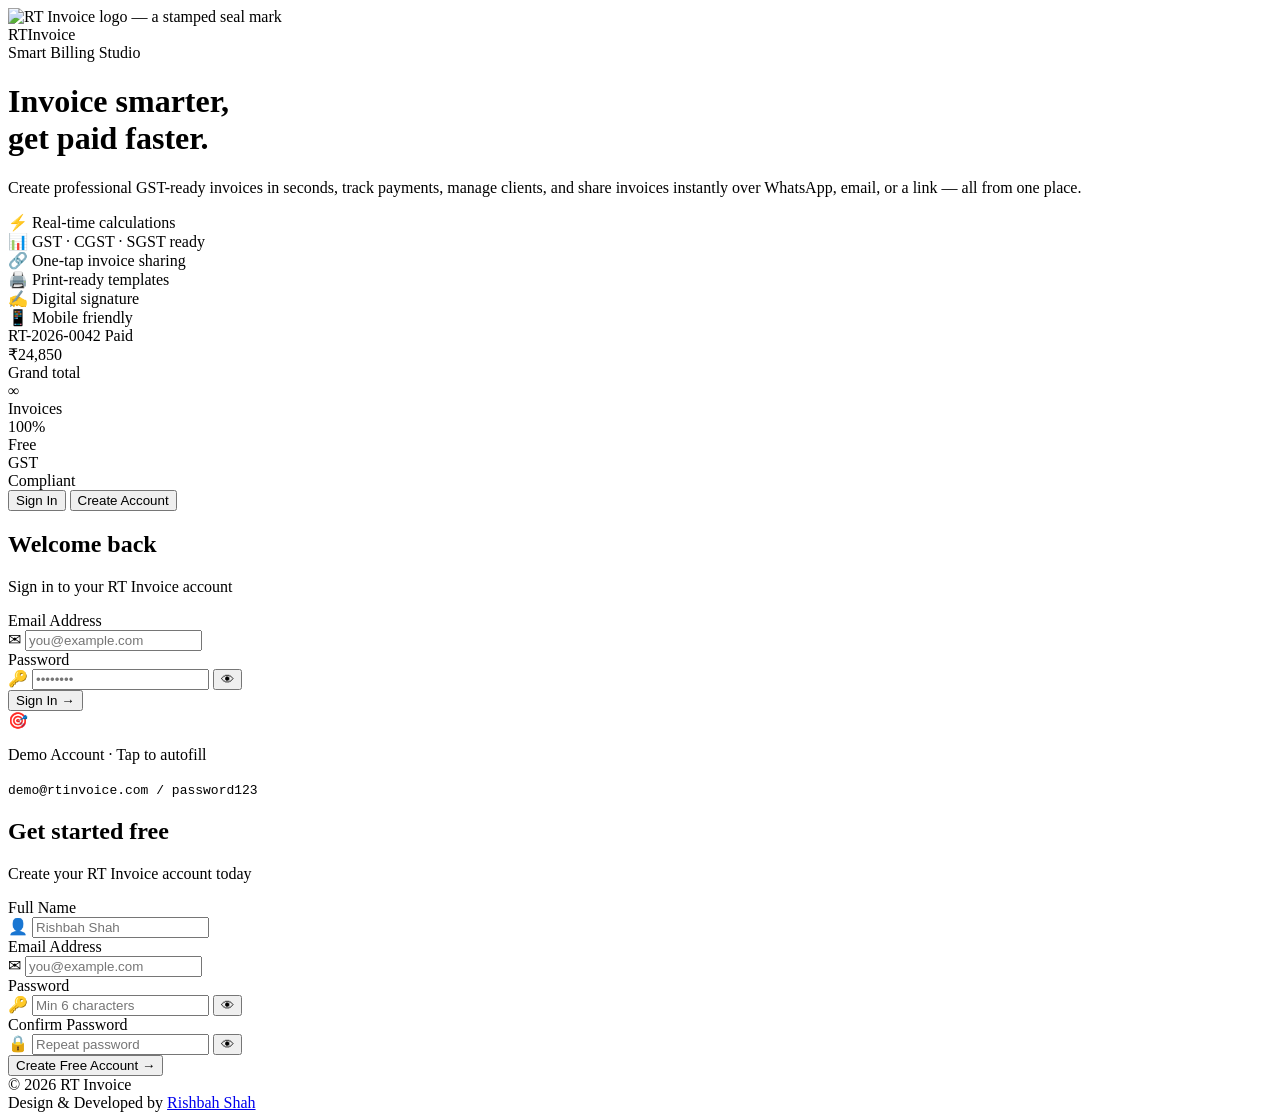
==== index.html @ 45733ebb "v0.1 commit" ====
<!DOCTYPE html>
<html lang="en">

<head>
  <meta charset="UTF-8">
  <meta name="viewport" content="width=device-width, initial-scale=1.0, viewport-fit=cover">
  <title>RT Invoice · Smart Billing Platform</title>
  <meta name="description" content="Create professional GST-ready invoices in seconds. Track payments and share invoices instantly with RT Invoice.">
  <link rel="preconnect" href="https://fonts.googleapis.com">
  <link rel="preconnect" href="https://fonts.gstatic.com" crossorigin>
  <link rel="stylesheet" href="css/style.css">
  <link rel="stylesheet" href="css/login.css">
  <link rel="icon" type="image/svg+xml" href="assets/logo.svg">
</head>

<body>

  <div class="login-bg">

    <!-- ── Animated orbs ── -->
    <div class="orb orb-1"></div>
    <div class="orb orb-2"></div>
    <div class="orb orb-3"></div>

    <!-- ── Hero / Left ── -->
    <div class="login-hero">
      <div class="hero-grid"></div>

      <div class="hero-top">
        <!-- Brand -->
        <div class="brand-mark">
          <img class="brand-icon" src="assets/logo.svg" alt="RT Invoice logo — a stamped seal mark">
          <div>
            <div class="brand-name">RT<span>Invoice</span></div>
            <div class="brand-tagline">Smart Billing Studio</div>
          </div>
        </div>

        <!-- Headline -->
        <h1 class="hero-headline">
          Invoice smarter,<br>
          <span class="grad-text">get paid faster.</span>
        </h1>
        <p class="hero-sub">
          Create professional GST-ready invoices in seconds, track payments, manage clients,
          and share invoices instantly over WhatsApp, email, or a link — all from one place.
        </p>

        <!-- Feature Pills -->
        <div class="feature-pills">
          <div class="pill"><span class="pill-icon">⚡</span> Real-time calculations</div>
          <div class="pill"><span class="pill-icon">📊</span> GST · CGST · SGST ready</div>
          <div class="pill"><span class="pill-icon">🔗</span> One-tap invoice sharing</div>
          <div class="pill"><span class="pill-icon">🖨️</span> Print-ready templates</div>
          <div class="pill"><span class="pill-icon">✍️</span> Digital signature</div>
          <div class="pill"><span class="pill-icon">📱</span> Mobile friendly</div>
        </div>
      </div>

      <!-- Floating invoice mockup -->
      <div class="hero-float-card" aria-hidden="true">
        <div class="fc-row">
          <span class="fc-tag">RT-2026-0042</span>
          <span class="fc-status">Paid</span>
        </div>
        <div class="fc-bar"><span style="width:100%"></span></div>
        <div class="fc-bar"><span style="width:70%"></span></div>
        <div class="fc-bar"><span style="width:45%"></span></div>
        <div class="fc-amount">₹24,850</div>
        <div class="fc-label">Grand total</div>
      </div>

      <!-- Stats -->
      <div class="stats-row">
        <div class="stat">
          <div class="stat-num">∞</div>
          <div class="stat-label">Invoices</div>
        </div>
        <div class="stat">
          <div class="stat-num">100%</div>
          <div class="stat-label">Free</div>
        </div>
        <div class="stat">
          <div class="stat-num">GST</div>
          <div class="stat-label">Compliant</div>
        </div>
      </div>
    </div>

    <!-- ── Auth / Right ── -->
    <div class="login-auth">
      <div class="auth-card">

        <!-- Tabs -->
        <div class="auth-tabs">
          <button class="tab-btn active" data-tab="login" type="button">Sign In</button>
          <button class="tab-btn" data-tab="signup" type="button">Create Account</button>
        </div>

        <!-- Login Form -->
        <div id="loginForm" class="auth-form active">
          <h2 class="auth-title">Welcome back</h2>
          <p class="auth-sub">Sign in to your RT Invoice account</p>
          <form onsubmit="handleLogin(event)" autocomplete="on">
            <div class="input-group">
              <label for="loginEmail">Email Address</label>
              <div class="input-wrap">
                <span class="input-icon">✉</span>
                <input type="email" id="loginEmail" placeholder="you@example.com" required autocomplete="email">
              </div>
            </div>
            <div class="input-group">
              <label for="loginPassword">Password</label>
              <div class="input-wrap">
                <span class="input-icon">🔑</span>
                <input type="password" id="loginPassword" placeholder="••••••••" required
                  autocomplete="current-password">
                <button type="button" class="pw-toggle" data-target="loginPassword" aria-label="Show password">👁</button>
              </div>
            </div>
            <button type="submit" class="auth-btn">Sign In →</button>
          </form>

          <div class="demo-box" id="fillDemo" role="button" tabindex="0">
            <span class="demo-box-icon">🎯</span>
            <div>
              <p>Demo Account · Tap to autofill</p>
              <code>demo@rtinvoice.com / password123</code>
            </div>
          </div>
        </div>

        <!-- Signup Form -->
        <div id="signupForm" class="auth-form">
          <h2 class="auth-title">Get started free</h2>
          <p class="auth-sub">Create your RT Invoice account today</p>
          <form onsubmit="handleSignup(event)" autocomplete="off">
            <div class="input-group">
              <label for="signupName">Full Name</label>
              <div class="input-wrap">
                <span class="input-icon">👤</span>
                <input type="text" id="signupName" placeholder="Rishbah Shah" required>
              </div>
            </div>
            <div class="input-group">
              <label for="signupEmail">Email Address</label>
              <div class="input-wrap">
                <span class="input-icon">✉</span>
                <input type="email" id="signupEmail" placeholder="you@example.com" required>
              </div>
            </div>
            <div class="input-group">
              <label for="signupPassword">Password</label>
              <div class="input-wrap">
                <span class="input-icon">🔑</span>
                <input type="password" id="signupPassword" placeholder="Min 6 characters" required minlength="6">
                <button type="button" class="pw-toggle" data-target="signupPassword" aria-label="Show password">👁</button>
              </div>
              <div class="pw-strength" id="pwStrength"><span></span><span></span><span></span></div>
            </div>
            <div class="input-group">
              <label for="signupConfirmPassword">Confirm Password</label>
              <div class="input-wrap">
                <span class="input-icon">🔒</span>
                <input type="password" id="signupConfirmPassword" placeholder="Repeat password" required>
                <button type="button" class="pw-toggle" data-target="signupConfirmPassword" aria-label="Show password">👁</button>
              </div>
            </div>
            <button type="submit" class="auth-btn">Create Free Account →</button>
          </form>
        </div>

      </div>

      <!-- Copyright -->
      <div class="login-copyright">
        © 2026 RT Invoice<br>
        Design &amp; Developed by <a href="#">Rishbah Shah</a>
      </div>
    </div>

  </div>

  <!-- Toast -->
  <div id="toast" class="toast hidden"></div>

  <script src="js/auth.js"></script>
</body>

</html>
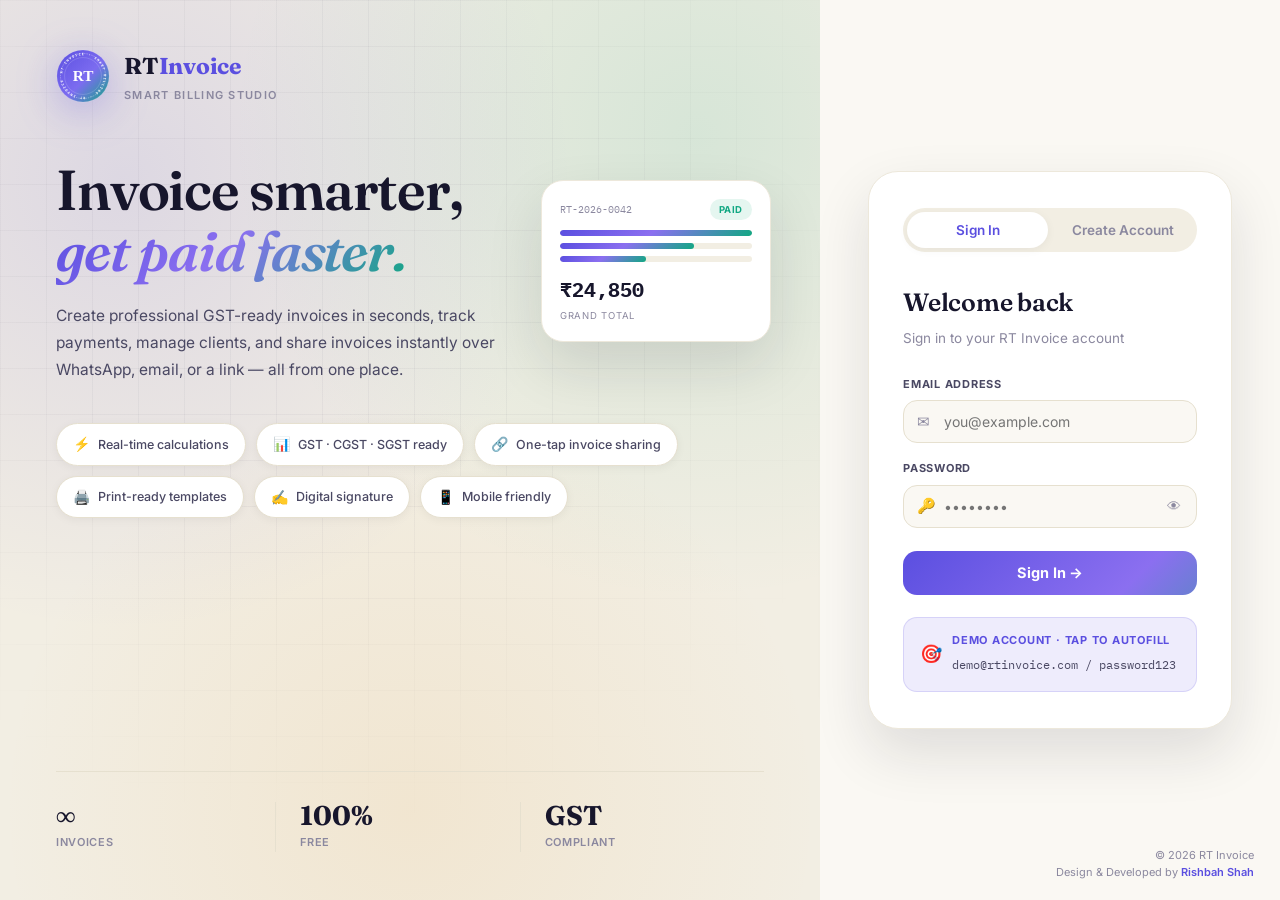
==== commit 09adf50a: "v.2 commit" ====
--- a/index.html
+++ b/index.html
@@ -5,7 +5,8 @@
   <meta charset="UTF-8">
   <meta name="viewport" content="width=device-width, initial-scale=1.0, viewport-fit=cover">
   <title>RT Invoice · Smart Billing Platform</title>
-  <meta name="description" content="Create professional GST-ready invoices in seconds. Track payments and share invoices instantly with RT Invoice.">
+  <meta name="description"
+    content="Create professional GST-ready invoices in seconds. Track payments and share invoices instantly with RT Invoice.">
   <link rel="preconnect" href="https://fonts.googleapis.com">
   <link rel="preconnect" href="https://fonts.gstatic.com" crossorigin>
   <link rel="stylesheet" href="css/style.css">
@@ -115,7 +116,8 @@
                 <span class="input-icon">🔑</span>
                 <input type="password" id="loginPassword" placeholder="••••••••" required
                   autocomplete="current-password">
-                <button type="button" class="pw-toggle" data-target="loginPassword" aria-label="Show password">👁</button>
+                <button type="button" class="pw-toggle" data-target="loginPassword"
+                  aria-label="Show password">👁</button>
               </div>
             </div>
             <button type="submit" class="auth-btn">Sign In →</button>
@@ -154,7 +156,8 @@
               <div class="input-wrap">
                 <span class="input-icon">🔑</span>
                 <input type="password" id="signupPassword" placeholder="Min 6 characters" required minlength="6">
-                <button type="button" class="pw-toggle" data-target="signupPassword" aria-label="Show password">👁</button>
+                <button type="button" class="pw-toggle" data-target="signupPassword"
+                  aria-label="Show password">👁</button>
               </div>
               <div class="pw-strength" id="pwStrength"><span></span><span></span><span></span></div>
             </div>
@@ -163,7 +166,8 @@
               <div class="input-wrap">
                 <span class="input-icon">🔒</span>
                 <input type="password" id="signupConfirmPassword" placeholder="Repeat password" required>
-                <button type="button" class="pw-toggle" data-target="signupConfirmPassword" aria-label="Show password">👁</button>
+                <button type="button" class="pw-toggle" data-target="signupConfirmPassword"
+                  aria-label="Show password">👁</button>
               </div>
             </div>
             <button type="submit" class="auth-btn">Create Free Account →</button>
--- a/css/style.css
+++ b/css/style.css
@@ -0,0 +1,442 @@
+/* =============================================
+   RT INVOICE — Global Styles (Light Theme)
+   Design & Developed by Rishbah Shah
+   ============================================= */
+
+@import url('https://fonts.googleapis.com/css2?family=Fraunces:opsz,wght@9..144,400;9..144,500;9..144,600;9..144,700;9..144,800&family=Inter:wght@400;500;600;700;800&family=IBM+Plex+Mono:wght@400;500;600;700&family=Caveat:wght@500;600;700&display=swap');
+
+:root {
+  /* ---- Paper / neutrals ---- */
+  --paper: #faf8f3;
+  --surface: #f2eee3;
+  --surface-2: #ece7d8;
+  --white: #ffffff;
+  --border: #e6e0cf;
+  --border-soft: #ede8db;
+
+  /* ---- Ink ---- */
+  --ink: #17162c;
+  --ink-soft: #4a4863;
+  --muted: #8b889f;
+
+  /* ---- Brand ---- */
+  --violet: #5b4fe0;
+  --violet-dark: #4438c7;
+  --violet-soft: #eeecfc;
+  --emerald: #12a883;
+  --emerald-soft: #e5f6f0;
+  --amber: #ea9c2e;
+  --amber-soft: #fdf1de;
+  --rose: #e15a5f;
+  --rose-soft: #fbe9e9;
+
+  --grad: linear-gradient(135deg, #5b4fe0 0%, #8b6ff0 48%, #12a883 100%);
+  --grad-warm: linear-gradient(135deg, #ea9c2e 0%, #e15a5f 100%);
+  --grad-mesh: radial-gradient(circle at 15% 20%, rgba(91, 79, 224, 0.14) 0%, transparent 45%),
+    radial-gradient(circle at 85% 15%, rgba(18, 168, 131, 0.12) 0%, transparent 45%),
+    radial-gradient(circle at 50% 90%, rgba(234, 156, 46, 0.10) 0%, transparent 45%);
+
+  --r-sm: 8px;
+  --r-md: 14px;
+  --r-lg: 22px;
+  --r-xl: 30px;
+  --r-full: 999px;
+
+  --shadow-sm: 0 2px 10px rgba(23, 22, 44, 0.05);
+  --shadow-md: 0 10px 28px rgba(23, 22, 44, 0.08);
+  --shadow-lg: 0 24px 56px rgba(23, 22, 44, 0.12);
+  --shadow-accent: 0 10px 30px rgba(91, 79, 224, 0.28);
+
+  --font-display: 'Fraunces', serif;
+  --font-body: 'Inter', sans-serif;
+  --font-mono: 'IBM Plex Mono', monospace;
+  --font-script: 'Caveat', cursive;
+
+  --ease-spring: cubic-bezier(0.34, 1.56, 0.64, 1);
+  --ease-smooth: cubic-bezier(0.4, 0, 0.2, 1);
+}
+
+*,
+*::before,
+*::after {
+  margin: 0;
+  padding: 0;
+  box-sizing: border-box;
+}
+
+html {
+  scroll-behavior: smooth;
+}
+
+body {
+  font-family: var(--font-body);
+  background: var(--paper);
+  color: var(--ink);
+  line-height: 1.6;
+  -webkit-font-smoothing: antialiased;
+  -moz-osx-font-smoothing: grayscale;
+}
+
+@media (prefers-reduced-motion: reduce) {
+
+  *,
+  *::before,
+  *::after {
+    animation-duration: 0.001ms !important;
+    animation-iteration-count: 1 !important;
+    transition-duration: 0.001ms !important;
+    scroll-behavior: auto !important;
+  }
+}
+
+:focus-visible {
+  outline: 2.5px solid var(--violet);
+  outline-offset: 2px;
+  border-radius: 4px;
+}
+
+/* ---- Scrollbar ---- */
+::-webkit-scrollbar {
+  width: 6px;
+  height: 6px;
+}
+
+::-webkit-scrollbar-track {
+  background: transparent;
+}
+
+::-webkit-scrollbar-thumb {
+  background: var(--border);
+  border-radius: 10px;
+}
+
+::-webkit-scrollbar-thumb:hover {
+  background: var(--muted);
+}
+
+::selection {
+  background: rgba(91, 79, 224, 0.16);
+  color: var(--ink);
+}
+
+/* ---- Utilities ---- */
+.hidden {
+  display: none !important;
+}
+
+/* ---- Buttons ---- */
+.btn-primary {
+  font-family: var(--font-body);
+  background: var(--grad);
+  background-size: 160% 160%;
+  color: var(--white);
+  border: none;
+  padding: 12px 26px;
+  border-radius: var(--r-full);
+  font-weight: 600;
+  font-size: 14px;
+  cursor: pointer;
+  transition: transform 0.25s var(--ease-spring), box-shadow 0.25s var(--ease-smooth), background-position 0.5s;
+  display: inline-flex;
+  align-items: center;
+  justify-content: center;
+  gap: 8px;
+  letter-spacing: 0.01em;
+}
+
+.btn-primary:hover {
+  transform: translateY(-2px);
+  box-shadow: var(--shadow-accent);
+  background-position: 100% 0;
+}
+
+.btn-primary:active {
+  transform: translateY(0) scale(0.98);
+}
+
+.btn-secondary {
+  font-family: var(--font-body);
+  background: var(--white);
+  color: var(--ink);
+  border: 1.5px solid var(--border);
+  padding: 12px 26px;
+  border-radius: var(--r-full);
+  font-weight: 600;
+  font-size: 14px;
+  cursor: pointer;
+  transition: all 0.2s var(--ease-smooth);
+}
+
+.btn-secondary:hover {
+  border-color: var(--violet);
+  color: var(--violet);
+  background: var(--violet-soft);
+  transform: translateY(-1px);
+}
+
+.btn-ghost {
+  font-family: var(--font-body);
+  background: transparent;
+  color: var(--ink-soft);
+  border: none;
+  padding: 10px 18px;
+  border-radius: var(--r-full);
+  font-weight: 600;
+  font-size: 13.5px;
+  cursor: pointer;
+  transition: all 0.2s var(--ease-smooth);
+}
+
+.btn-ghost:hover {
+  background: var(--surface);
+  color: var(--ink);
+}
+
+.btn-danger-ghost {
+  font-family: var(--font-body);
+  background: var(--rose-soft);
+  color: var(--rose);
+  border: 1.5px solid transparent;
+  padding: 12px 24px;
+  border-radius: var(--r-full);
+  font-weight: 600;
+  font-size: 14px;
+  cursor: pointer;
+  transition: all 0.2s var(--ease-smooth);
+}
+
+.btn-danger-ghost:hover {
+  background: var(--rose);
+  color: var(--white);
+  transform: translateY(-1px);
+}
+
+/* ---- Form Fields ---- */
+.form-field {
+  display: flex;
+  flex-direction: column;
+  gap: 7px;
+}
+
+.form-field label {
+  font-size: 11px;
+  font-weight: 700;
+  color: var(--muted);
+  text-transform: uppercase;
+  letter-spacing: 0.07em;
+}
+
+.form-field input,
+.form-field textarea,
+.form-field select {
+  border: 1.5px solid var(--border);
+  border-radius: var(--r-md);
+  padding: 11px 14px;
+  font-size: 14px;
+  font-family: var(--font-body);
+  color: var(--ink);
+  background: var(--white);
+  transition: all 0.2s var(--ease-smooth);
+  outline: none;
+}
+
+.form-field input:focus,
+.form-field textarea:focus,
+.form-field select:focus {
+  border-color: var(--violet);
+  box-shadow: 0 0 0 4px rgba(91, 79, 224, 0.10);
+}
+
+.form-field textarea {
+  resize: vertical;
+  min-height: 68px;
+  font-family: var(--font-body);
+}
+
+/* ---- Toast ---- */
+.toast {
+  position: fixed;
+  bottom: 28px;
+  right: 28px;
+  background: var(--ink);
+  color: var(--white);
+  padding: 15px 22px;
+  border-radius: var(--r-lg);
+  font-weight: 500;
+  font-size: 13.5px;
+  z-index: 99999;
+  animation: toastIn 0.4s var(--ease-spring);
+  box-shadow: var(--shadow-lg);
+  display: flex;
+  align-items: center;
+  gap: 10px;
+  max-width: 360px;
+  border-left: 3px solid var(--violet);
+}
+
+.toast::before {
+  content: '✓';
+  font-size: 16px;
+  color: #4fe0b0;
+  font-weight: 700;
+  flex-shrink: 0;
+}
+
+.toast.error {
+  border-left-color: var(--rose);
+}
+
+.toast.error::before {
+  content: '✕';
+  color: #ff8b8f;
+}
+
+.toast.warning {
+  border-left-color: var(--amber);
+}
+
+.toast.warning::before {
+  content: '⚠';
+  color: var(--amber);
+}
+
+.toast.hidden {
+  display: none;
+}
+
+@keyframes toastIn {
+  from {
+    transform: translateX(120%) scale(0.9);
+    opacity: 0;
+  }
+
+  to {
+    transform: translateX(0) scale(1);
+    opacity: 1;
+  }
+}
+
+@keyframes toastOut {
+  from {
+    transform: translateX(0) scale(1);
+    opacity: 1;
+  }
+
+  to {
+    transform: translateX(120%) scale(0.9);
+    opacity: 0;
+  }
+}
+
+.toast.leaving {
+  animation: toastOut 0.3s var(--ease-smooth) forwards;
+}
+
+/* ---- Ambient gradient blobs (background decoration) ---- */
+.orb {
+  position: absolute;
+  border-radius: 50%;
+  filter: blur(70px);
+  pointer-events: none;
+  animation: orbFloat 10s ease-in-out infinite;
+}
+
+.orb-1 {
+  width: 420px;
+  height: 420px;
+  background: radial-gradient(circle, rgba(91, 79, 224, 0.20) 0%, transparent 70%);
+  top: -120px;
+  left: -100px;
+  animation-delay: 0s;
+}
+
+.orb-2 {
+  width: 320px;
+  height: 320px;
+  background: radial-gradient(circle, rgba(18, 168, 131, 0.18) 0%, transparent 70%);
+  top: 45%;
+  right: -90px;
+  animation-delay: -3.2s;
+}
+
+.orb-3 {
+  width: 280px;
+  height: 280px;
+  background: radial-gradient(circle, rgba(234, 156, 46, 0.16) 0%, transparent 70%);
+  bottom: 60px;
+  left: 32%;
+  animation-delay: -5.6s;
+}
+
+@keyframes orbFloat {
+
+  0%,
+  100% {
+    transform: translate(0, 0) scale(1);
+  }
+
+  33% {
+    transform: translate(22px, -28px) scale(1.06);
+  }
+
+  66% {
+    transform: translate(-18px, 22px) scale(0.94);
+  }
+}
+
+/* ---- Generic fade/rise-in used across pages ---- */
+@keyframes riseIn {
+  from {
+    opacity: 0;
+    transform: translateY(16px);
+  }
+
+  to {
+    opacity: 1;
+    transform: translateY(0);
+  }
+}
+
+@keyframes fadeIn {
+  from {
+    opacity: 0;
+  }
+
+  to {
+    opacity: 1;
+  }
+}
+
+@keyframes popIn {
+  from {
+    opacity: 0;
+    transform: scale(0.92);
+  }
+
+  to {
+    opacity: 1;
+    transform: scale(1);
+  }
+}
+
+/* ---- Signature / seal shared styles (used in invoice) ---- */
+.rt-seal {
+  display: inline-flex;
+  align-items: center;
+  justify-content: center;
+  border-radius: 50%;
+  background: var(--grad);
+  color: var(--white);
+  font-family: var(--font-display);
+  font-weight: 700;
+  flex-shrink: 0;
+  position: relative;
+}
+
+.rt-seal::after {
+  content: '';
+  position: absolute;
+  inset: 4px;
+  border-radius: 50%;
+  border: 1px dashed rgba(255, 255, 255, 0.55);
+}
--- a/css/login.css
+++ b/css/login.css
@@ -0,0 +1,595 @@
+/* =============================================
+   RT INVOICE — Login Page (Light Theme)
+   Design & Developed by Rishbah Shah
+   ============================================= */
+
+.login-bg {
+  min-height: 100vh;
+  background: var(--paper);
+  display: flex;
+  align-items: stretch;
+  position: relative;
+  overflow: hidden;
+}
+
+/* ---- Hero Side ---- */
+.login-hero {
+  flex: 1.15;
+  padding: 48px 56px;
+  display: flex;
+  flex-direction: column;
+  justify-content: space-between;
+  position: relative;
+  overflow: hidden;
+  background: var(--surface);
+}
+
+.login-hero::before {
+  content: '';
+  position: absolute;
+  inset: 0;
+  background: var(--grad-mesh);
+  pointer-events: none;
+}
+
+.hero-grid {
+  position: absolute;
+  inset: 0;
+  background-image:
+    linear-gradient(rgba(23, 22, 44, 0.035) 1px, transparent 1px),
+    linear-gradient(90deg, rgba(23, 22, 44, 0.035) 1px, transparent 1px);
+  background-size: 46px 46px;
+  z-index: 0;
+  mask-image: radial-gradient(ellipse 80% 70% at 40% 30%, black 40%, transparent 90%);
+}
+
+.hero-top {
+  position: relative;
+  z-index: 2;
+}
+
+/* Brand */
+.brand-mark {
+  display: flex;
+  align-items: center;
+  gap: 14px;
+  margin-bottom: 56px;
+  animation: riseIn 0.7s var(--ease-smooth) both;
+}
+
+.brand-icon {
+  width: 54px;
+  height: 54px;
+  flex-shrink: 0;
+  filter: drop-shadow(0 8px 20px rgba(91, 78, 224, 0.35));
+  animation: sealSpin 22s linear infinite;
+}
+
+@keyframes sealSpin {
+  from {
+    transform: rotate(0deg);
+  }
+
+  to {
+    transform: rotate(360deg);
+  }
+}
+
+.brand-name {
+  font-family: var(--font-display);
+  font-size: 23px;
+  font-weight: 700;
+  color: var(--ink);
+  letter-spacing: -0.01em;
+}
+
+.brand-name span {
+  color: var(--violet);
+}
+
+.brand-tagline {
+  font-size: 11px;
+  color: var(--muted);
+  letter-spacing: 0.12em;
+  text-transform: uppercase;
+  margin-top: 2px;
+  font-weight: 600;
+}
+
+.hero-headline {
+  font-family: var(--font-display);
+  font-size: clamp(38px, 4.4vw, 58px);
+  font-weight: 600;
+  color: var(--ink);
+  line-height: 1.08;
+  letter-spacing: -0.02em;
+  margin-bottom: 20px;
+  animation: riseIn 0.7s 0.08s var(--ease-smooth) both;
+}
+
+.hero-headline .grad-text {
+  font-style: italic;
+  font-weight: 600;
+  background: var(--grad);
+  -webkit-background-clip: text;
+  -webkit-text-fill-color: transparent;
+  background-clip: text;
+}
+
+.hero-sub {
+  font-size: 15.5px;
+  color: var(--ink-soft);
+  max-width: 440px;
+  line-height: 1.75;
+  margin-bottom: 40px;
+  animation: riseIn 0.7s 0.16s var(--ease-smooth) both;
+}
+
+/* Feature Pills */
+.feature-pills {
+  display: flex;
+  flex-wrap: wrap;
+  gap: 10px;
+  margin-bottom: 44px;
+  animation: riseIn 0.7s 0.24s var(--ease-smooth) both;
+}
+
+.pill {
+  display: flex;
+  align-items: center;
+  gap: 8px;
+  padding: 9px 16px;
+  background: var(--white);
+  border: 1px solid var(--border);
+  border-radius: var(--r-full);
+  font-size: 12.5px;
+  font-weight: 500;
+  color: var(--ink-soft);
+  box-shadow: var(--shadow-sm);
+  transition: all 0.25s var(--ease-smooth);
+}
+
+.pill:hover {
+  border-color: var(--violet);
+  color: var(--violet);
+  transform: translateY(-2px);
+  box-shadow: var(--shadow-md);
+}
+
+.pill-icon {
+  font-size: 14px;
+}
+
+/* Floating invoice mockup card */
+.hero-float-card {
+  position: absolute;
+  right: 6%;
+  top: 20%;
+  width: 230px;
+  background: var(--white);
+  border-radius: var(--r-lg);
+  box-shadow: var(--shadow-lg);
+  border: 1px solid var(--border-soft);
+  padding: 18px;
+  z-index: 2;
+  animation: floatCard 7s ease-in-out infinite, riseIn 0.8s 0.3s var(--ease-smooth) both;
+  transform: rotate(4deg);
+}
+
+@keyframes floatCard {
+
+  0%,
+  100% {
+    transform: rotate(4deg) translateY(0);
+  }
+
+  50% {
+    transform: rotate(2deg) translateY(-14px);
+  }
+}
+
+.hero-float-card .fc-row {
+  display: flex;
+  justify-content: space-between;
+  align-items: center;
+  margin-bottom: 10px;
+}
+
+.hero-float-card .fc-tag {
+  font-family: var(--font-mono);
+  font-size: 10px;
+  color: var(--muted);
+}
+
+.hero-float-card .fc-status {
+  font-size: 9.5px;
+  font-weight: 700;
+  padding: 3px 9px;
+  border-radius: var(--r-full);
+  background: var(--emerald-soft);
+  color: var(--emerald);
+  text-transform: uppercase;
+  letter-spacing: 0.05em;
+}
+
+.hero-float-card .fc-bar {
+  height: 6px;
+  border-radius: 4px;
+  background: var(--surface);
+  margin-bottom: 7px;
+  overflow: hidden;
+}
+
+.hero-float-card .fc-bar span {
+  display: block;
+  height: 100%;
+  background: var(--grad);
+  border-radius: 4px;
+}
+
+.hero-float-card .fc-amount {
+  font-family: var(--font-mono);
+  font-size: 20px;
+  font-weight: 700;
+  color: var(--ink);
+  margin-top: 12px;
+}
+
+.hero-float-card .fc-label {
+  font-size: 9.5px;
+  color: var(--muted);
+  text-transform: uppercase;
+  letter-spacing: 0.08em;
+  margin-top: 2px;
+}
+
+/* Stats Row */
+.stats-row {
+  display: flex;
+  gap: 0;
+  padding-top: 30px;
+  border-top: 1px solid var(--border);
+  position: relative;
+  z-index: 2;
+  animation: riseIn 0.7s 0.32s var(--ease-smooth) both;
+}
+
+.stat {
+  flex: 1;
+  padding: 0 24px 0 0;
+}
+
+.stat+.stat {
+  padding-left: 24px;
+  border-left: 1px solid var(--border);
+}
+
+.stat-num {
+  font-family: var(--font-display);
+  font-size: 27px;
+  font-weight: 700;
+  color: var(--ink);
+  line-height: 1;
+}
+
+.stat-label {
+  font-size: 11px;
+  color: var(--muted);
+  margin-top: 5px;
+  text-transform: uppercase;
+  letter-spacing: 0.06em;
+  font-weight: 600;
+}
+
+/* ---- Auth Side ---- */
+.login-auth {
+  width: min(460px, 42vw);
+  background: var(--paper);
+  display: flex;
+  align-items: center;
+  justify-content: center;
+  padding: 48px;
+  position: relative;
+  z-index: 2;
+}
+
+.auth-card {
+  width: 100%;
+  background: var(--white);
+  border: 1px solid var(--border-soft);
+  border-radius: var(--r-xl);
+  box-shadow: var(--shadow-lg);
+  padding: 36px 34px;
+  animation: popIn 0.55s var(--ease-spring) both;
+}
+
+/* Tabs */
+.auth-tabs {
+  display: flex;
+  background: var(--surface);
+  border-radius: var(--r-full);
+  padding: 4px;
+  gap: 4px;
+  margin-bottom: 30px;
+}
+
+.tab-btn {
+  flex: 1;
+  padding: 10px 16px;
+  background: transparent;
+  border: none;
+  border-radius: var(--r-full);
+  font-family: var(--font-body);
+  font-weight: 600;
+  font-size: 13.5px;
+  cursor: pointer;
+  color: var(--muted);
+  transition: all 0.25s var(--ease-smooth);
+}
+
+.tab-btn.active {
+  background: var(--white);
+  color: var(--violet);
+  box-shadow: var(--shadow-sm);
+}
+
+/* Auth Form */
+.auth-form {
+  display: none;
+}
+
+.auth-form.active {
+  display: block;
+  animation: fadeUp 0.35s var(--ease-smooth);
+}
+
+@keyframes fadeUp {
+  from {
+    opacity: 0;
+    transform: translateY(10px);
+  }
+
+  to {
+    opacity: 1;
+    transform: translateY(0);
+  }
+}
+
+.auth-title {
+  font-family: var(--font-display);
+  font-size: 25px;
+  font-weight: 600;
+  color: var(--ink);
+  margin-bottom: 6px;
+  letter-spacing: -0.01em;
+}
+
+.auth-sub {
+  font-size: 13.5px;
+  color: var(--muted);
+  margin-bottom: 26px;
+}
+
+.input-group {
+  margin-bottom: 17px;
+}
+
+.input-group label {
+  display: block;
+  font-size: 11px;
+  font-weight: 700;
+  color: var(--ink-soft);
+  margin-bottom: 7px;
+  text-transform: uppercase;
+  letter-spacing: 0.07em;
+}
+
+.input-wrap {
+  position: relative;
+}
+
+.input-wrap .input-icon {
+  position: absolute;
+  left: 14px;
+  top: 50%;
+  transform: translateY(-50%);
+  color: var(--muted);
+  font-size: 15px;
+  pointer-events: none;
+}
+
+.input-wrap input {
+  width: 100%;
+  padding: 12px 14px 12px 40px;
+  border: 1.5px solid var(--border);
+  border-radius: var(--r-md);
+  font-size: 14px;
+  font-family: var(--font-body);
+  color: var(--ink);
+  background: var(--paper);
+  transition: all 0.2s var(--ease-smooth);
+  outline: none;
+}
+
+.input-wrap input:focus {
+  border-color: var(--violet);
+  background: var(--white);
+  box-shadow: 0 0 0 4px rgba(91, 79, 224, 0.10);
+}
+
+.pw-toggle {
+  position: absolute;
+  right: 12px;
+  top: 50%;
+  transform: translateY(-50%);
+  background: none;
+  border: none;
+  cursor: pointer;
+  font-size: 14px;
+  color: var(--muted);
+  padding: 4px;
+}
+
+.auth-btn {
+  width: 100%;
+  padding: 13.5px;
+  background: var(--grad);
+  background-size: 160% 160%;
+  color: var(--white);
+  border: none;
+  border-radius: var(--r-md);
+  font-family: var(--font-body);
+  font-weight: 700;
+  font-size: 14.5px;
+  cursor: pointer;
+  transition: all 0.25s var(--ease-smooth);
+  margin-top: 6px;
+  letter-spacing: 0.01em;
+  position: relative;
+  overflow: hidden;
+}
+
+.auth-btn:hover {
+  transform: translateY(-2px);
+  box-shadow: var(--shadow-accent);
+  background-position: 100% 0;
+}
+
+.auth-btn:active {
+  transform: translateY(0) scale(0.98);
+}
+
+.demo-box {
+  margin-top: 22px;
+  padding: 14px 16px;
+  background: var(--violet-soft);
+  border: 1px solid rgba(91, 79, 224, 0.16);
+  border-radius: var(--r-md);
+  display: flex;
+  align-items: center;
+  gap: 10px;
+  cursor: pointer;
+  transition: all 0.2s var(--ease-smooth);
+}
+
+.demo-box:hover {
+  background: #e4e1fb;
+  transform: translateY(-1px);
+}
+
+.demo-box-icon {
+  font-size: 18px;
+}
+
+.demo-box p {
+  font-size: 11px;
+  font-weight: 700;
+  color: var(--violet);
+  text-transform: uppercase;
+  letter-spacing: 0.07em;
+  margin-bottom: 2px;
+}
+
+.demo-box code {
+  font-size: 12px;
+  color: var(--ink-soft);
+  font-family: var(--font-mono);
+}
+
+/* Password strength */
+.pw-strength {
+  display: flex;
+  gap: 4px;
+  margin-top: 8px;
+}
+
+.pw-strength span {
+  flex: 1;
+  height: 4px;
+  border-radius: 2px;
+  background: var(--border);
+  transition: background 0.25s var(--ease-smooth);
+}
+
+.pw-strength.weak span:nth-child(1) {
+  background: var(--rose);
+}
+
+.pw-strength.medium span:nth-child(1),
+.pw-strength.medium span:nth-child(2) {
+  background: var(--amber);
+}
+
+.pw-strength.strong span {
+  background: var(--emerald);
+}
+
+/* Copyright */
+.login-copyright {
+  position: absolute;
+  bottom: 18px;
+  right: 26px;
+  font-size: 11px;
+  color: var(--muted);
+  text-align: right;
+  z-index: 2;
+}
+
+.login-copyright a {
+  color: var(--violet);
+  text-decoration: none;
+  font-weight: 600;
+}
+
+/* Responsive */
+@media (max-width: 980px) {
+  .hero-float-card {
+    display: none;
+  }
+}
+
+@media (max-width: 900px) {
+  .login-bg {
+    flex-direction: column;
+  }
+
+  .login-hero {
+    padding: 36px 30px;
+    flex: none;
+  }
+
+  .login-auth {
+    width: 100%;
+    padding: 36px 30px;
+  }
+
+  .hero-headline {
+    font-size: 32px;
+  }
+
+  .stats-row {
+    gap: 20px;
+  }
+
+  .feature-pills {
+    margin-bottom: 28px;
+  }
+}
+
+@media (max-width: 500px) {
+  .login-hero {
+    padding: 26px 18px;
+  }
+
+  .login-auth {
+    padding: 24px 18px;
+  }
+
+  .auth-card {
+    padding: 26px 20px;
+  }
+
+  .brand-mark {
+    margin-bottom: 32px;
+  }
+}
